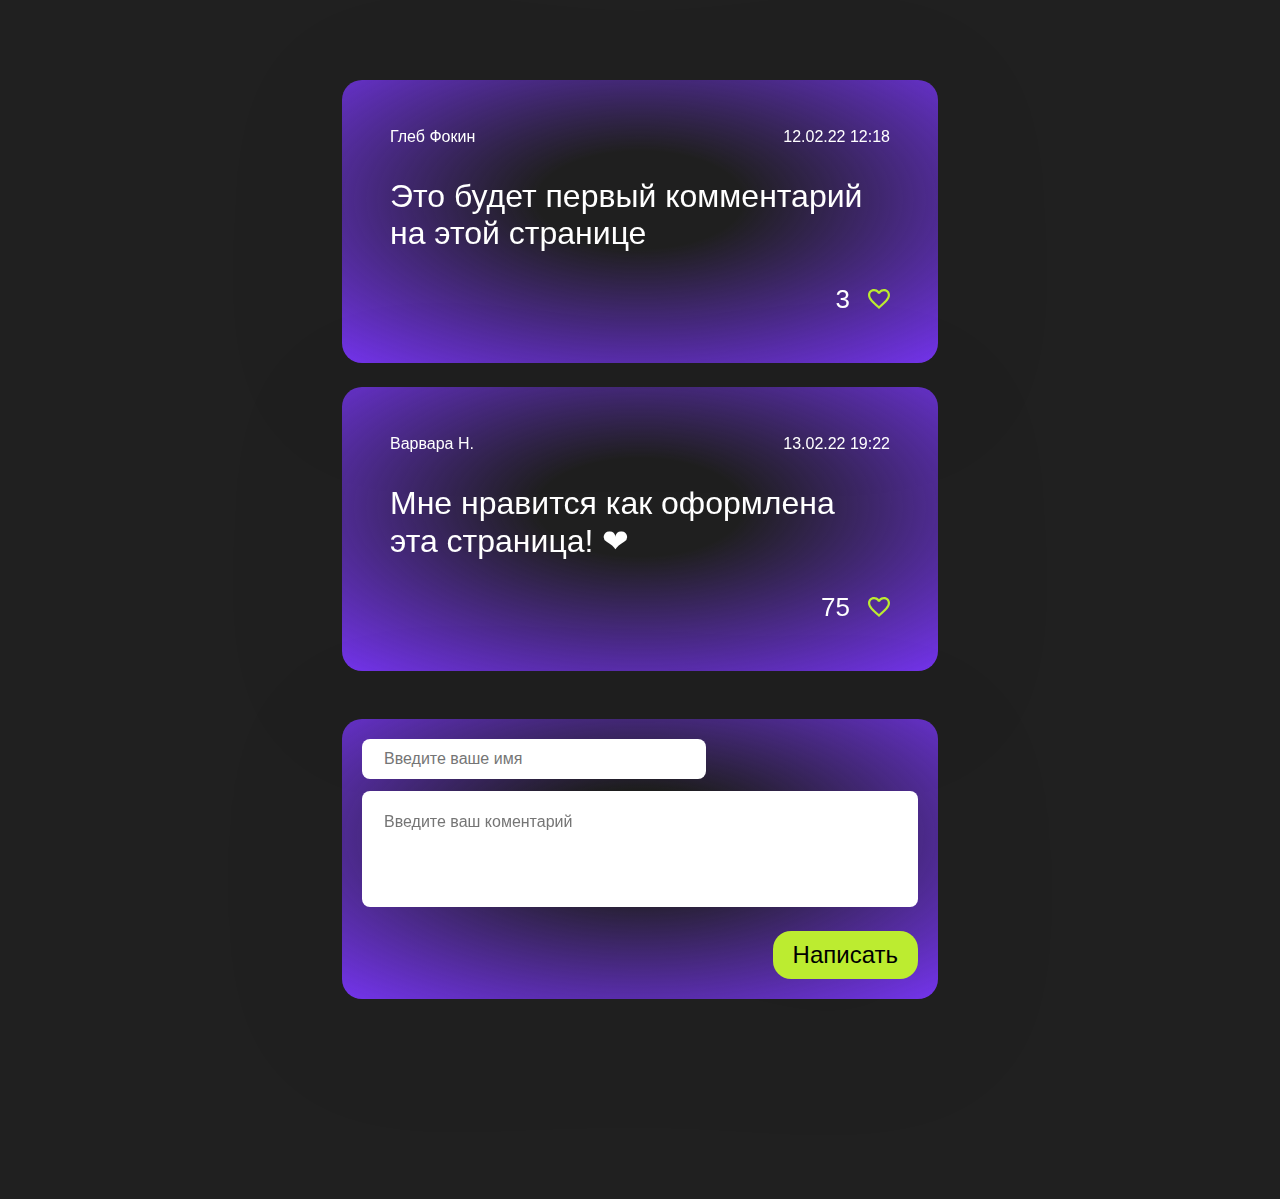
==== index.html @ 0baf4cbb "dz 2.12 mistakes" ====
<!DOCTYPE html>
<html>

<head>
  <title>Проект "Комменты"</title>
  <link rel="stylesheet" href="styles.css" />
</head>

<body>
  <div class="container">
    <ul id="comments" class="comments">

    </ul>
    <div class="add-form">
      <input type="text" id="name-input" class="add-form-name" placeholder="Введите ваше имя" />
      <textarea type="textarea" id="comment-input" class="add-form-text" placeholder="Введите ваш коментарий"
        rows="4"></textarea>
      <div class="add-form-row">
        <button id="add-button" class="add-form-button">Написать</button>
      </div>
    </div>

  </div>
</body>
<style>
  .error {
    background-color: rgb(212, 116, 116);
  }

  .-active-like {
    background-image: url("data:image/svg+xml,%3Csvg width='22' height='20' viewBox='0 0 22 20' fill='none' xmlns='http://www.w3.org/2000/svg'%3E%3Cpath d='M15.95 0C14.036 0 12.199 0.882834 11 2.26703C9.801 0.882834 7.964 0 6.05 0C2.662 0 0 2.6267 0 5.99455C0 10.1035 3.74 13.4714 9.405 18.5613L11 20L12.595 18.5613C18.26 13.4714 22 10.1035 22 5.99455C22 2.6267 19.338 0 15.95 0Z' fill='%23BCEC30'/%3E%3C/svg%3E");
  }

  .dislike {
    background-image: url("data:image/svg+xml,%3Csvg width='22' height='20' viewBox='0 0 22 20' fill='none' xmlns='http://www.w3.org/2000/svg' %3E%3Cpath d='M11.11 16.9482L11 17.0572L10.879 16.9482C5.654 12.2507 2.2 9.14441 2.2 5.99455C2.2 3.81471 3.85 2.17984 6.05 2.17984C7.744 2.17984 9.394 3.26975 9.977 4.75204H12.023C12.606 3.26975 14.256 2.17984 15.95 2.17984C18.15 2.17984 19.8 3.81471 19.8 5.99455C19.8 9.14441 16.346 12.2507 11.11 16.9482ZM15.95 0C14.036 0 12.199 0.882834 11 2.26703C9.801 0.882834 7.964 0 6.05 0C2.662 0 0 2.6267 0 5.99455C0 10.1035 3.74 13.4714 9.405 18.5613L11 20L12.595 18.5613C18.26 13.4714 22 10.1035 22 5.99455C22 2.6267 19.338 0 15.95 0Z' fill='%23BCEC30' /%3E%3C/svg%3E");
  }
</style>
<script src="script.js"></script>

</html>
---- styles.css ----
body {
      margin: 0;
    }

    .container {
      font-family: Helvetica;
      color: #ffffff;
      display: flex;
      flex-direction: column;
      align-items: center;
      padding-top: 80px;
      padding-bottom: 200px;
      background: #202020;
      min-height: 100vh;
    }

    .comments,
    .comment {
      margin: 0;
      padding: 0;
      list-style: none;
    }

    .comment,
    .add-form {
      width: 596px;
      box-sizing: border-box;
      background: radial-gradient(
        75.42% 75.42% at 50% 42.37%,
        rgba(53, 53, 53, 0) 22.92%,
        #7334ea 100%
      );
      filter: drop-shadow(0px 20px 67px rgba(0, 0, 0, 0.08));
      border-radius: 20px;
    }

    .comments {
      display: flex;
      flex-direction: column;
      gap: 24px;
    }

    .comment {
      padding: 48px;
    }

    .comment-header {
      font-size: 16px;
      display: flex;
      justify-content: space-between;
    }

    .comment-footer {
      display: flex;
      justify-content: flex-end;
    }

    .comment-body {
      margin-top: 32px;
      margin-bottom: 32px;
    }

    .comment-text {
      font-size: 32px;
    }

    .likes {
      display: flex;
      align-items: center;
    }

    .like-button {
      all: unset;
      cursor: pointer;
    }

    .likes-counter {
      font-size: 26px;
      margin-right: 8px;
    }

    .like-button {
      margin-left: 10px;
      background-image: url("data:image/svg+xml,%3Csvg width='22' height='20' viewBox='0 0 22 20' fill='none' xmlns='http://www.w3.org/2000/svg' %3E%3Cpath d='M11.11 16.9482L11 17.0572L10.879 16.9482C5.654 12.2507 2.2 9.14441 2.2 5.99455C2.2 3.81471 3.85 2.17984 6.05 2.17984C7.744 2.17984 9.394 3.26975 9.977 4.75204H12.023C12.606 3.26975 14.256 2.17984 15.95 2.17984C18.15 2.17984 19.8 3.81471 19.8 5.99455C19.8 9.14441 16.346 12.2507 11.11 16.9482ZM15.95 0C14.036 0 12.199 0.882834 11 2.26703C9.801 0.882834 7.964 0 6.05 0C2.662 0 0 2.6267 0 5.99455C0 10.1035 3.74 13.4714 9.405 18.5613L11 20L12.595 18.5613C18.26 13.4714 22 10.1035 22 5.99455C22 2.6267 19.338 0 15.95 0Z' fill='%23BCEC30' /%3E%3C/svg%3E");
      background-repeat: no-repeat;
      width: 22px;
      height: 22px;
    }

    .-active-like {
      background-image: url("data:image/svg+xml,%3Csvg width='22' height='20' viewBox='0 0 22 20' fill='none' xmlns='http://www.w3.org/2000/svg'%3E%3Cpath d='M15.95 0C14.036 0 12.199 0.882834 11 2.26703C9.801 0.882834 7.964 0 6.05 0C2.662 0 0 2.6267 0 5.99455C0 10.1035 3.74 13.4714 9.405 18.5613L11 20L12.595 18.5613C18.26 13.4714 22 10.1035 22 5.99455C22 2.6267 19.338 0 15.95 0Z' fill='%23BCEC30'/%3E%3C/svg%3E");
    }

    .add-form {
      padding: 20px;
      margin-top: 48px;
      display: flex;
      flex-direction: column;
    }

    .add-form-name,
    .add-form-text {
      font-size: 16px;
      font-family: Helvetica;
      border-radius: 8px;
      border: none;
    }

    .add-form-name {
      width: 300px;
      padding: 11px 22px;
    }

    .add-form-text {
      margin-top: 12px;
      padding: 22px;
      resize: none;
    }

    .add-form-row {
      display: flex;
      justify-content: flex-end;
    }

    .add-form-button {
      margin-top: 24px;
      font-size: 24px;
      padding: 10px 20px;
      background-color: #bcec30;
      border: none;
      border-radius: 18px;
      cursor: pointer;
    }

    .add-form-button:hover {
      opacity: 0.9;
    }
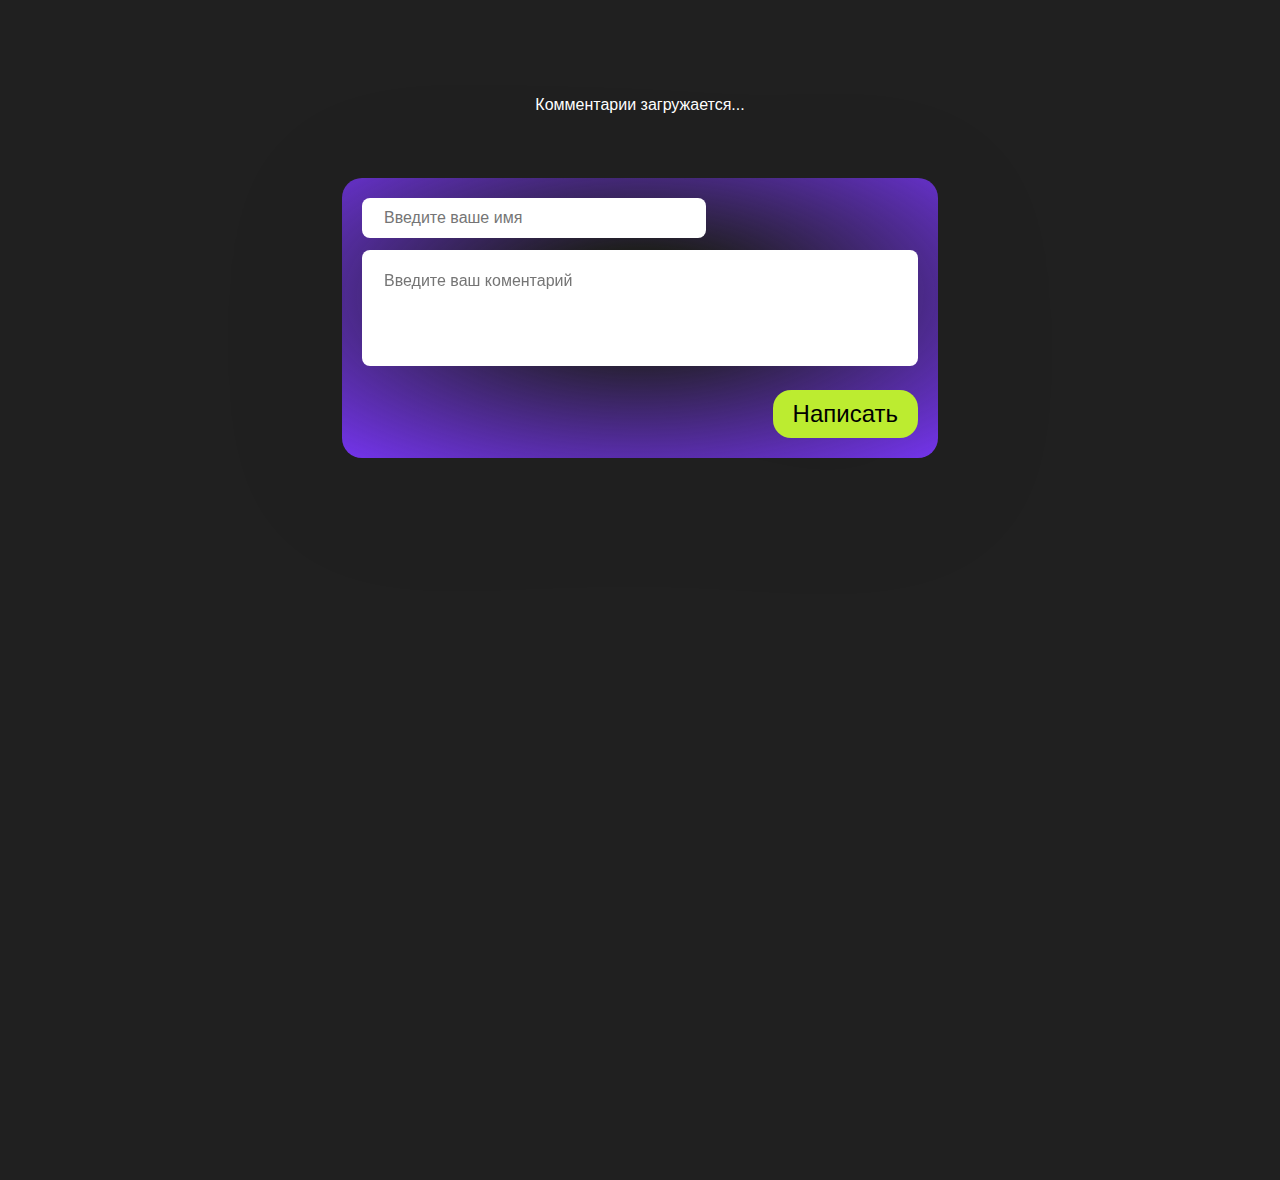
==== commit 988e92f9: "dz 2.13" ====
--- a/index.html
+++ b/index.html
@@ -2,6 +2,9 @@
 <html>
 
 <head>
+  <meta charset="UTF-8">
+  <meta http-equiv="X-UA-Compatible" content="IE=edge">
+  <meta name="viewport" content="width=device-width, initial-scale=1.0">
   <title>Проект "Комменты"</title>
   <link rel="stylesheet" href="styles.css" />
 </head>
@@ -11,7 +14,7 @@
     <ul id="comments" class="comments">
 
     </ul>
-    <div class="add-form">
+    <div id="add-form" class="add-form">
       <input type="text" id="name-input" class="add-form-name" placeholder="Введите ваше имя" />
       <textarea type="textarea" id="comment-input" class="add-form-text" placeholder="Введите ваш коментарий"
         rows="4"></textarea>
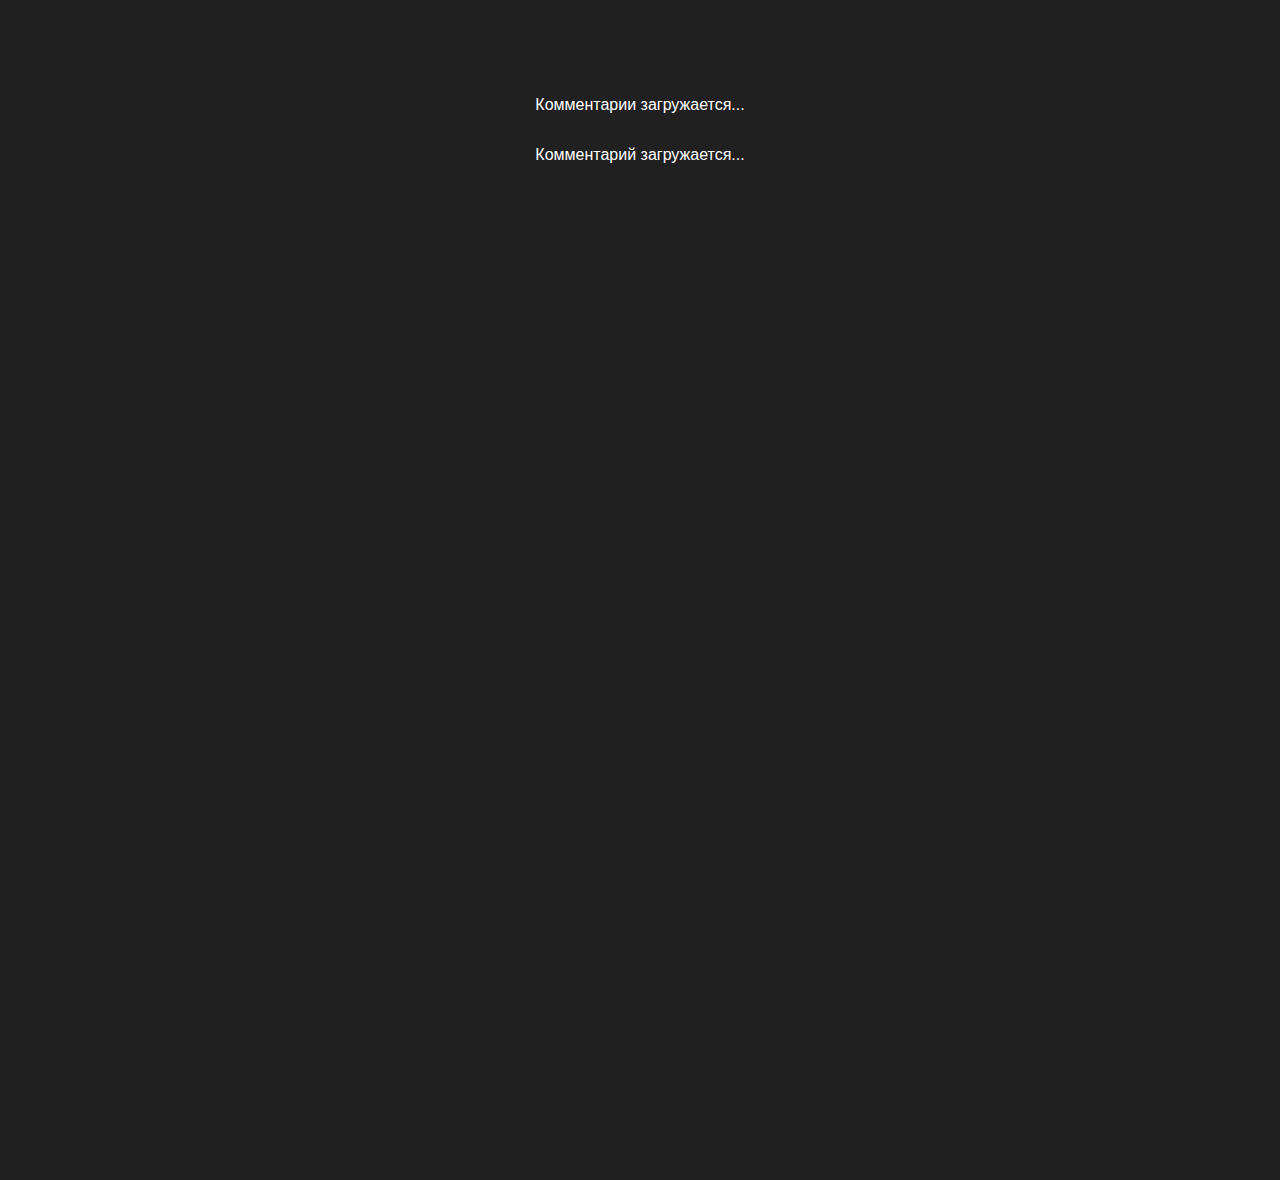
==== commit 5d5d0171: "dz 2.15" ====
--- a/index.html
+++ b/index.html
@@ -38,6 +38,6 @@
     background-image: url("data:image/svg+xml,%3Csvg width='22' height='20' viewBox='0 0 22 20' fill='none' xmlns='http://www.w3.org/2000/svg' %3E%3Cpath d='M11.11 16.9482L11 17.0572L10.879 16.9482C5.654 12.2507 2.2 9.14441 2.2 5.99455C2.2 3.81471 3.85 2.17984 6.05 2.17984C7.744 2.17984 9.394 3.26975 9.977 4.75204H12.023C12.606 3.26975 14.256 2.17984 15.95 2.17984C18.15 2.17984 19.8 3.81471 19.8 5.99455C19.8 9.14441 16.346 12.2507 11.11 16.9482ZM15.95 0C14.036 0 12.199 0.882834 11 2.26703C9.801 0.882834 7.964 0 6.05 0C2.662 0 0 2.6267 0 5.99455C0 10.1035 3.74 13.4714 9.405 18.5613L11 20L12.595 18.5613C18.26 13.4714 22 10.1035 22 5.99455C22 2.6267 19.338 0 15.95 0Z' fill='%23BCEC30' /%3E%3C/svg%3E");
   }
 </style>
-<script src="script.js"></script>
+<script type="module" src="script.js"></script>
 
 </html>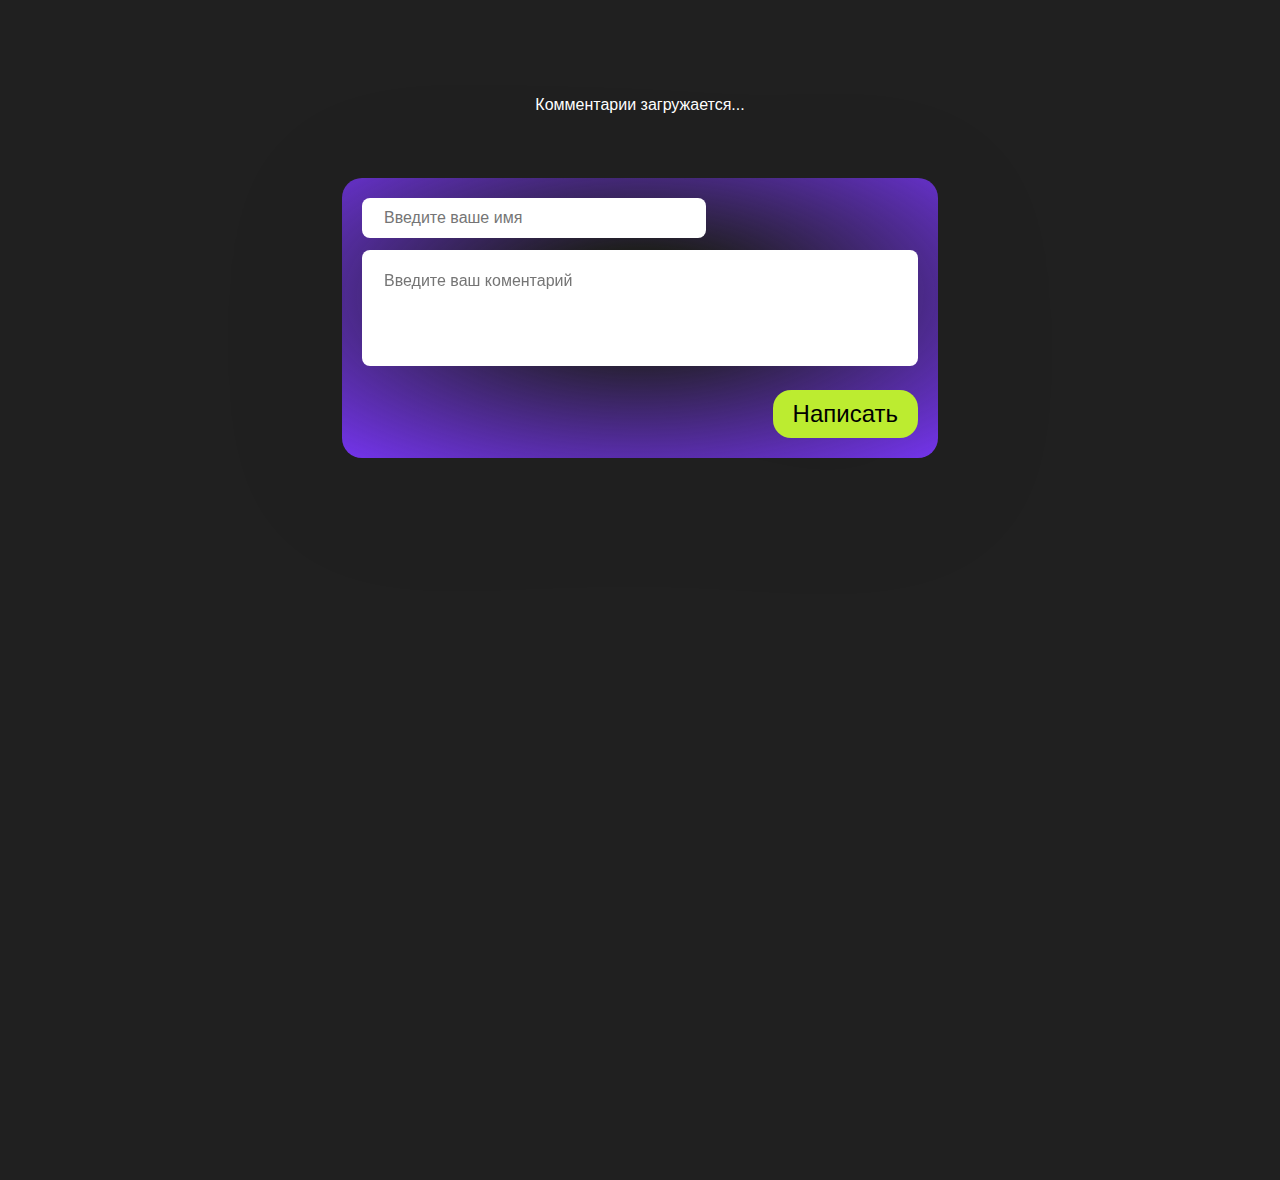
==== commit 9a6f967f: "dz_2.15" ====
--- a/index.html
+++ b/index.html
@@ -22,10 +22,16 @@
         <button id="add-button" class="add-form-button">Написать</button>
       </div>
     </div>
-
+  </div>
+  <div id="addFormLoading" class="addFormLoading">
+    <p>Комментарий загружается...</p>
   </div>
 </body>
 <style>
+  .addFormLoading {
+    display: none;
+  }
+
   .error {
     background-color: rgb(212, 116, 116);
   }
